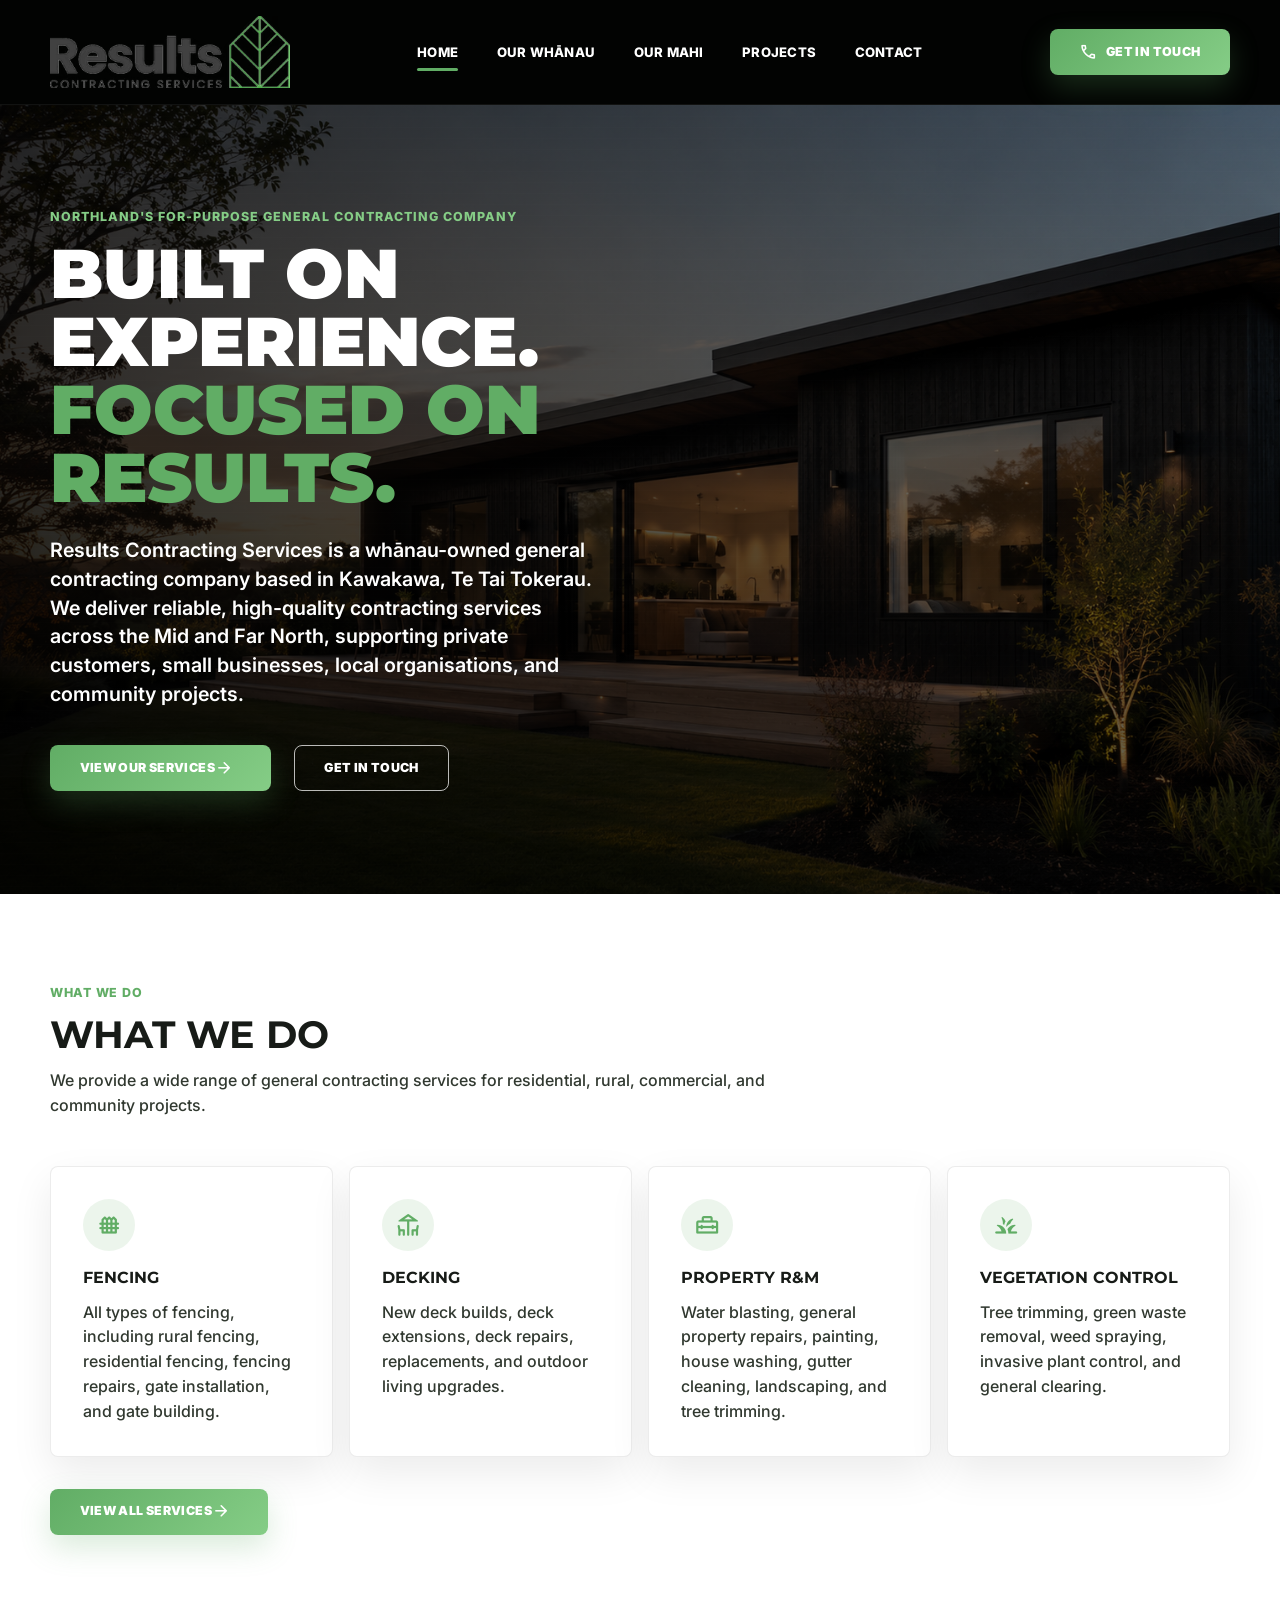
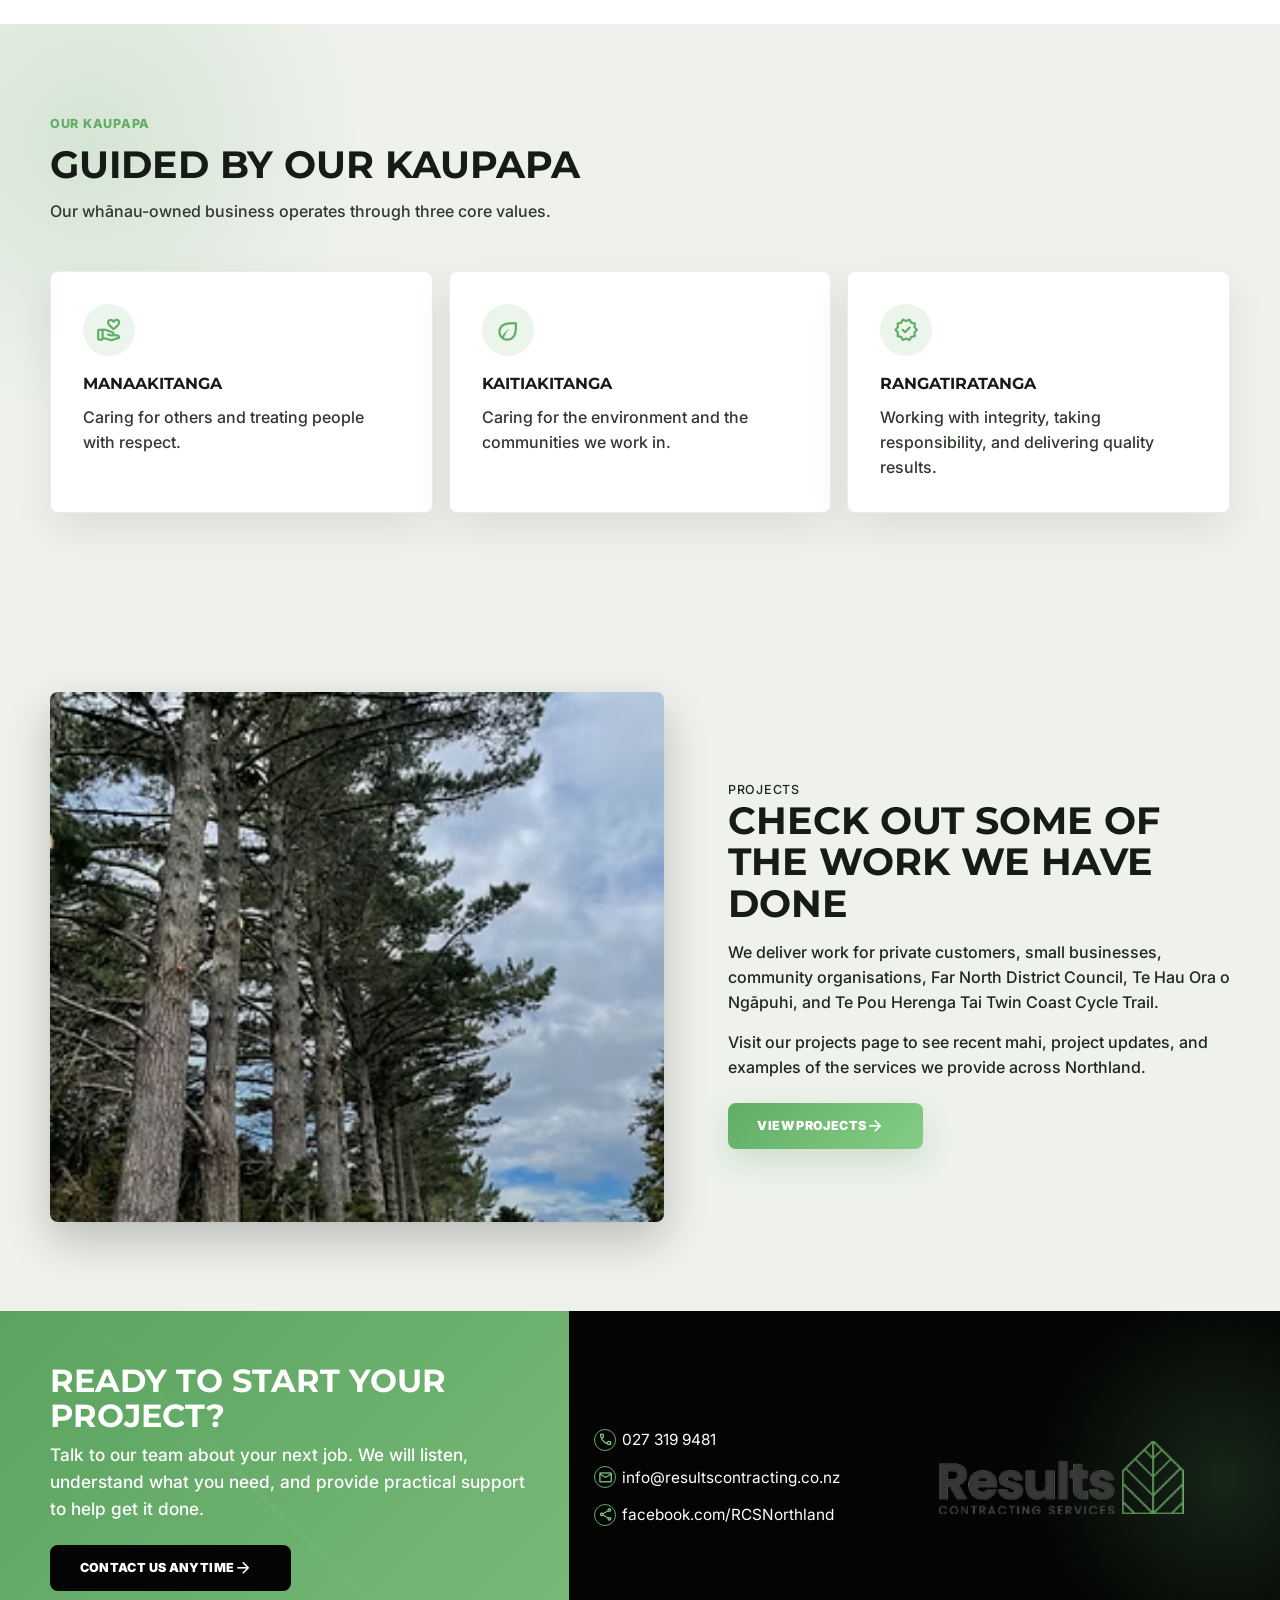
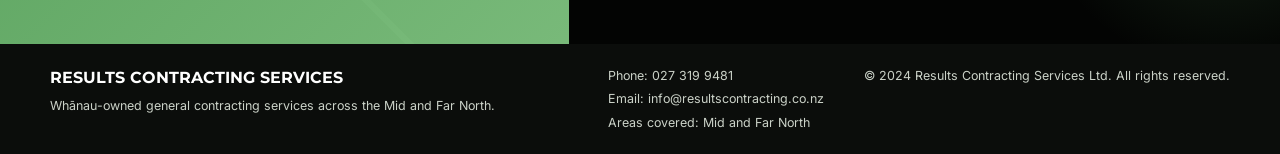
==== index.html @ 94d83e32 "Initial static website" ====
﻿<!doctype html>
<html lang="en">
  <head>
    <meta charset="utf-8" />
    <meta name="viewport" content="width=device-width, initial-scale=1" />
    <meta
      name="description"
      content="Results Contracting Services is a whÄnau-owned, for-purpose general contracting company based in Kawakawa, Te Tai Tokerau."
    />
    <title>Results Contracting Services | Northland Contracting</title>
    <link rel="preconnect" href="https://fonts.googleapis.com" />
    <link rel="preconnect" href="https://fonts.gstatic.com" crossorigin />
    <link
      href="https://fonts.googleapis.com/css2?family=Inter:wght@400;500;600;700;800&family=Montserrat:wght@700;800;900&display=swap"
      rel="stylesheet"
    />
    <link
      href="https://fonts.googleapis.com/css2?family=Material+Symbols+Rounded:opsz,wght,FILL,GRAD@20..48,400,0,0&display=swap"
      rel="stylesheet"
    />
    <link rel="stylesheet" href="assets/css/styles.css" />
  </head>
  <body>
    <header class="site-header" data-header>
      <div class="container site-header__inner">
        <a
          class="site-logo"
          href="index.html"
          aria-label="Results Contracting Services home"
        >
          <img
            src="assets/images/results-contracting-services-logo.avif"
            alt="Results Contracting Services"
            width="246"
            height="82"
          />
        </a>
        <button
          class="nav-toggle"
          type="button"
          aria-label="Open navigation menu"
          aria-expanded="false"
          aria-controls="site-nav"
          data-nav-toggle
        >
          <span></span><span></span><span></span>
        </button>
        <nav
          class="site-nav"
          id="site-nav"
          aria-label="Primary navigation"
          data-site-nav
        >
          <ul>
            <li><a class="is-active" href="index.html">Home</a></li>
            <li><a href="our-whanau.html">Our Whānau</a></li>
            <li><a href="our-mahi.html">Our Mahi</a></li>
            <li><a href="projects.html">Projects</a></li>
            <li><a href="contact.html">Contact</a></li>
          </ul>
        </nav>
        <a class="btn btn--primary site-header__cta" href="contact.html"
          ><span class="material-symbols-rounded" aria-hidden="true">call</span
          >Get In Touch</a
        >
      </div>
    </header>

    <main>
      <section class="hero" aria-labelledby="hero-title">
        <div class="hero__media" aria-hidden="true"></div>
        <div class="container hero__content">
          <p class="hero__kicker">
            Northland's for-purpose general contracting company
          </p>
          <h1 class="hero__title" id="hero-title">
            <span>Built on experience.</span><span>Focused on results.</span>
          </h1>
          <p class="hero__text">
            Results Contracting Services is a whānau-owned general contracting
            company based in Kawakawa, Te Tai Tokerau.
            <br />We deliver reliable, high-quality contracting services across
            the Mid and Far North, supporting private customers, small
            businesses, local organisations, and community projects.
          </p>
          <div class="hero__actions">
            <a class="btn btn--primary" href="our-mahi.html"
              >View Our Services
              <span class="material-symbols-rounded" aria-hidden="true"
                >arrow_forward</span
              ></a
            >
            <a class="btn btn--outline btn--on-dark" href="contact.html"
              >Get In Touch</a
            >
          </div>
        </div>
      </section>

      <section
        class="services-catalog"
        aria-labelledby="services-preview-title"
      >
        <div class="container">
          <div class="section-heading reveal">
            <p class="section-eyebrow">What We Do</p>
            <h2 id="services-preview-title">What we do</h2>
            <p>
              We provide a wide range of general contracting services for
              residential, rural, commercial, and community projects.
            </p>
          </div>
          <div class="catalog-grid catalog-grid--preview">
            <article class="catalog-card reveal">
              <span class="material-symbols-rounded" aria-hidden="true"
                >fence</span
              >
              <h3>Fencing</h3>
              <p>
                All types of fencing, including rural fencing, residential
                fencing, fencing repairs, gate installation, and gate building.
              </p>
            </article>
            <article class="catalog-card reveal">
              <span class="material-symbols-rounded" aria-hidden="true"
                >deck</span
              >
              <h3>Decking</h3>
              <p>
                New deck builds, deck extensions, deck repairs, replacements,
                and outdoor living upgrades.
              </p>
            </article>
            <article class="catalog-card reveal">
              <span class="material-symbols-rounded" aria-hidden="true"
                >home_repair_service</span
              >
              <h3>Property R&amp;M</h3>
              <p>
                Water blasting, general property repairs, painting, house
                washing, gutter cleaning, landscaping, and tree trimming.
              </p>
            </article>
            <article class="catalog-card reveal">
              <span class="material-symbols-rounded" aria-hidden="true"
                >grass</span
              >
              <h3>Vegetation Control</h3>
              <p>
                Tree trimming, green waste removal, weed spraying, invasive
                plant control, and general clearing.
              </p>
            </article>
          </div>
          <div class="section-action reveal">
            <a class="btn btn--primary" href="our-mahi.html"
              >View All Services
              <span class="material-symbols-rounded" aria-hidden="true"
                >arrow_forward</span
              ></a
            >
          </div>
        </div>
      </section>

      <section class="values-panel" aria-labelledby="values-preview-title">
        <div class="container">
          <div class="section-heading reveal">
            <p class="section-eyebrow">Our Kaupapa</p>
            <h2 id="values-preview-title">Guided by our kaupapa</h2>
            <p>Our whānau-owned business operates through three core values.</p>
          </div>
          <div class="info-card-grid">
            <article class="info-card reveal">
              <span class="material-symbols-rounded" aria-hidden="true"
                >volunteer_activism</span
              >
              <h3>Manaakitanga</h3>
              <p>Caring for others and treating people with respect.</p>
            </article>
            <article class="info-card reveal">
              <span class="material-symbols-rounded" aria-hidden="true"
                >eco</span
              >
              <h3>Kaitiakitanga</h3>
              <p>Caring for the environment and the communities we work in.</p>
            </article>
            <article class="info-card reveal">
              <span class="material-symbols-rounded" aria-hidden="true"
                >verified</span
              >
              <h3>Rangatiratanga</h3>
              <p>
                Working with integrity, taking responsibility, and delivering
                quality results.
              </p>
            </article>
          </div>
        </div>
      </section>

      <section class="feature-band" aria-labelledby="projects-preview-title">
        <div class="container feature-band__grid">
          <div
            class="feature-band__media feature-band__media--home reveal"
            aria-hidden="true"
          ></div>
          <div class="feature-band__content reveal">
            <p class="section-eyebrow">Projects</p>
            <h2 id="projects-preview-title">
              Check out some of the work we have done
            </h2>
            <p>
              We deliver work for private customers, small businesses, community
              organisations, Far North District Council, Te Hau Ora o Ngāpuhi,
              and Te Pou Herenga Tai Twin Coast Cycle Trail.
            </p>
            <p>
              Visit our projects page to see recent mahi, project updates, and
              examples of the services we provide across Northland.
            </p>
            <a class="btn btn--primary" href="projects.html"
              >View Projects
              <span class="material-symbols-rounded" aria-hidden="true"
                >arrow_forward</span
              ></a
            >
          </div>
        </div>
      </section>

      <section class="cta-band" aria-labelledby="home-cta-title">
        <div class="cta-band__panel cta-band__panel--green reveal">
          <div class="cta-band__content">
            <h2 id="home-cta-title">Ready to start your project?</h2>
            <p>
              Talk to our team about your next job. We will listen, understand
              what you need, and provide practical support to help get it done.
            </p>
            <a class="btn btn--dark" href="contact.html"
              >Contact Us Anytime
              <span class="material-symbols-rounded" aria-hidden="true"
                >arrow_forward</span
              ></a
            >
          </div>
        </div>
        <div class="cta-band__panel cta-band__panel--dark reveal">
          <div class="cta-band__contact">
            <ul class="contact-list">
              <li>
                <span class="material-symbols-rounded" aria-hidden="true"
                  >call</span
                ><a href="tel:0273199481">027 319 9481</a>
              </li>
              <li>
                <span class="material-symbols-rounded" aria-hidden="true"
                  >mail</span
                ><a href="mailto:info@resultscontracting.co.nz"
                  >info@resultscontracting.co.nz</a
                >
              </li>
              <li>
                <span class="material-symbols-rounded" aria-hidden="true"
                  >share</span
                ><a href="https://www.facebook.com/RCSNorthland"
                  >facebook.com/RCSNorthland</a
                >
              </li>
            </ul>
            <img
              class="cta-band__logo"
              src="assets/images/results-contracting-services-logo.avif"
              alt="Results Contracting Services"
              width="246"
              height="82"
            />
          </div>
        </div>
      </section>
    </main>

    <footer class="site-footer">
      <div class="container site-footer__inner site-footer__inner--rich">
        <div>
          <h2>Results Contracting Services</h2>
          <p>
            Whānau-owned general contracting services across the Mid and Far
            North.
          </p>
        </div>
        <ul>
          <li>Phone: <a href="tel:0273199481">027 319 9481</a></li>
          <li>
            Email:
            <a href="mailto:info@resultscontracting.co.nz"
              >info@resultscontracting.co.nz</a
            >
          </li>
          <li>Areas covered: Mid and Far North</li>
        </ul>
        <p>
          &copy; 2024 Results Contracting Services Ltd. All rights reserved.
        </p>
      </div>
    </footer>
    <script src="assets/js/main.js" defer></script>
  </body>
</html>
---- assets/css/styles.css ----
/* Root Variables */
:root {
  --color-black: #030403;
  --color-charcoal: #111411;
  --color-dark: #171b17;
  --color-grey: #5f665f;
  --color-light-grey: #eef1ec;
  --color-white: #ffffff;
  --color-green: #61ad65;
  --color-green-light: #85cd86;
  --color-border: rgba(255, 255, 255, 0.18);
  --color-muted: #cbd2c8;
  --font-heading: "Montserrat", Arial, sans-serif;
  --font-body: "Inter", Arial, sans-serif;
  --container-width: 1180px;
  --section-padding: clamp(4rem, 7vw, 6.5rem);
  --radius-sm: 4px;
  --radius-md: 8px;
  --radius-lg: 18px;
  --shadow-soft: 0 18px 45px rgba(0, 0, 0, 0.22);
  --transition: 180ms ease;
}

/* Reset */
*,
*::before,
*::after {
  box-sizing: border-box;
}

html {
  scroll-behavior: smooth;
}

body {
  margin: 0;
  overflow-x: hidden;
  background: var(--color-black);
  color: var(--color-dark);
  font-family: var(--font-body);
  font-size: 16px;
  line-height: 1.55;
}

img {
  display: block;
  max-width: 100%;
  height: auto;
}

a {
  color: inherit;
  text-decoration: none;
}

button,
input,
textarea,
select {
  font: inherit;
}

button {
  border: 0;
}

ul {
  margin: 0;
  padding: 0;
  list-style: none;
}

/* Base */
.container {
  width: min(100% - 2rem, var(--container-width));
  margin-inline: auto;
}

.section-eyebrow {
  margin: 0 0 0.7rem;
  color: var(--color-green);
  font-size: 0.78rem;
  font-weight: 800;
  letter-spacing: 0.06em;
  text-transform: uppercase;
}

:focus-visible {
  outline: 3px solid var(--color-green-light);
  outline-offset: 4px;
}

body.nav-open {
  overflow: hidden;
}

.material-symbols-rounded {
  font-family: "Material Symbols Rounded";
  font-variation-settings:
    "FILL" 0,
    "wght" 400,
    "GRAD" 0,
    "opsz" 24;
  font-weight: normal;
  font-style: normal;
  font-size: 1.35rem;
  line-height: 1;
  letter-spacing: 0;
  text-transform: none;
  display: inline-flex;
  align-items: center;
  justify-content: center;
  white-space: nowrap;
  direction: ltr;
  font-feature-settings: "liga";
  -webkit-font-feature-settings: "liga";
  -webkit-font-smoothing: antialiased;
}

/* Header */
.site-header {
  position: sticky;
  top: 0;
  z-index: 50;
  background: rgba(3, 4, 3, 0.98);
  border-bottom: 1px solid rgba(255, 255, 255, 0.06);
  transition:
    box-shadow var(--transition),
    background var(--transition);
}

.site-header.is-scrolled {
  background: rgba(3, 4, 3, 0.94);
  box-shadow: 0 12px 32px rgba(0, 0, 0, 0.32);
  backdrop-filter: blur(12px);
}

.site-header__inner {
  display: grid;
  grid-template-columns: minmax(170px, 240px) 1fr auto;
  align-items: center;
  min-height: 104px;
  gap: clamp(1.25rem, 3vw, 3rem);
}

.site-logo {
  width: min(240px, 42vw);
}

.site-logo img {
  width: 100%;
}

.site-nav {
  justify-self: center;
}

.site-nav ul {
  display: flex;
  align-items: center;
  gap: clamp(1.4rem, 3vw, 2.7rem);
}

.site-nav a {
  position: relative;
  display: inline-flex;
  padding: 0.55rem 0;
  color: var(--color-white);
  font-size: 0.82rem;
  font-weight: 800;
  letter-spacing: 0.02em;
  text-transform: uppercase;
}

.site-nav a::after {
  position: absolute;
  right: 0;
  bottom: 0;
  left: 0;
  height: 3px;
  background: var(--color-green);
  border-radius: 999px;
  transform: scaleX(0);
  transform-origin: left;
  transition: transform var(--transition);
  content: "";
}

.site-nav a:hover::after,
.site-nav a:focus-visible::after,
.site-nav a.is-active::after {
  transform: scaleX(1);
}

.nav-toggle {
  display: none;
  width: 44px;
  height: 44px;
  place-items: center;
  background: transparent;
  cursor: pointer;
}

.nav-toggle span {
  display: block;
  width: 25px;
  height: 2px;
  margin: 4px auto;
  background: var(--color-white);
  transition:
    transform var(--transition),
    opacity var(--transition);
}

.nav-toggle.is-active span:nth-child(1) {
  transform: translateY(6px) rotate(45deg);
}

.nav-toggle.is-active span:nth-child(2) {
  opacity: 0;
}

.nav-toggle.is-active span:nth-child(3) {
  transform: translateY(-6px) rotate(-45deg);
}

/* Buttons */
.btn {
  display: inline-flex;
  align-items: center;
  justify-content: center;
  min-height: 46px;
  padding: 0.85rem 1.85rem;
  border-radius: var(--radius-md);
  font-size: 0.78rem;
  font-weight: 900;
  letter-spacing: 0.03em;
  line-height: 1;
  text-transform: uppercase;
  transition:
    transform var(--transition),
    border-color var(--transition),
    background var(--transition),
    color var(--transition);
}

.btn:hover {
  transform: translateY(-2px);
}

.btn .material-symbols-rounded {
  margin-left: 0.65rem;
  font-size: 1.15rem;
  line-height: 1;
}

.btn .material-symbols-rounded:first-child {
  margin-right: 0.55rem;
  margin-left: 0;
}

.btn--primary {
  background: linear-gradient(
    135deg,
    var(--color-green),
    var(--color-green-light)
  );
  color: var(--color-white);
  box-shadow: 0 12px 30px rgba(97, 173, 101, 0.24);
}

.btn--outline {
  border: 1px solid var(--color-green);
  color: var(--color-green);
  background: transparent;
}

.btn--outline:hover {
  background: var(--color-green);
  color: var(--color-white);
}

.btn--on-dark {
  border-color: rgba(255, 255, 255, 0.72);
  color: var(--color-white);
}

.btn--dark {
  background: var(--color-black);
  color: var(--color-white);
}

/* Hero */
.hero {
  position: relative;
  isolation: isolate;
  min-height: clamp(570px, 68vh, 720px);
  display: grid;
  align-items: center;
  overflow: hidden;
  color: var(--color-white);
  background: var(--color-black);
}

.hero__media {
  position: absolute;
  inset: 0;
  z-index: -2;
  background:
    linear-gradient(
      90deg,
      rgba(0, 0, 0, 0.76) 0%,
      rgba(0, 0, 0, 0.54) 43%,
      rgba(0, 0, 0, 0.24) 100%
    ),
    linear-gradient(180deg, rgba(0, 0, 0, 0.22), rgba(0, 0, 0, 0.48)),
    url("../images/hero-image.png") center / cover,
    linear-gradient(135deg, #20241f, #564636 48%, #1f2d1f);
}

.hero__media::after {
  position: absolute;
  inset: 0;
  background-image: linear-gradient(
    rgba(255, 255, 255, 0.04) 1px,
    transparent 1px
  );
  background-size: 100% 11px;
  mix-blend-mode: overlay;
  opacity: 0.2;
  content: "";
}

.hero__content {
  padding-block: clamp(4.5rem, 8vw, 8rem);
}

.hero__kicker {
  max-width: 45rem;
  margin: 0 0 0.85rem;
  color: var(--color-green-light);
  font-size: 0.78rem;
  font-weight: 800;
  letter-spacing: 0.08em;
  text-transform: uppercase;
  animation: heroIn 650ms ease both;
}

.hero__title {
  max-width: 740px;
  margin: 0;
  font-family: var(--font-heading);
  font-size: clamp(2.55rem, 5.4vw, 5.15rem);
  font-weight: 900;
  line-height: 0.98;
  letter-spacing: 0;
  text-transform: uppercase;
  animation: heroIn 700ms ease 90ms both;
}

.hero__title span {
  display: block;
}

.hero__title span:last-child {
  color: var(--color-green);
}

.hero__text {
  max-width: 560px;
  margin: 1.55rem 0 0;
  color: var(--color-white);
  font-size: clamp(1.08rem, 1.55vw, 1.38rem);
  font-weight: 600;
  line-height: 1.45;
  animation: heroIn 700ms ease 170ms both;
}

.hero__actions {
  display: flex;
  flex-wrap: wrap;
  gap: 1rem 1.4rem;
  margin-top: 2.3rem;
  animation: heroIn 700ms ease 260ms both;
}

/* Services */
.services-intro {
  background: var(--color-white);
  padding-block: var(--section-padding);
}

.services-intro__grid {
  display: grid;
  grid-template-columns: minmax(0, 1.55fr) minmax(320px, 0.95fr);
  align-items: center;
  gap: clamp(3rem, 5vw, 5rem);
}

.service-card-grid {
  display: grid;
  grid-template-columns: repeat(3, minmax(0, 1fr));
  gap: 1rem;
}

.service-card {
  position: relative;
  min-height: 370px;
  display: flex;
  align-items: flex-end;
  overflow: hidden;
  border-radius: var(--radius-sm);
  box-shadow: var(--shadow-soft);
  background:
    linear-gradient(180deg, rgba(0, 0, 0, 0.02), rgba(0, 0, 0, 0.88)),
    var(--card-image, linear-gradient(135deg, #273227, #1a1e19));
  background-position: center;
  background-size: cover;
  color: var(--color-white);
  transition:
    transform var(--transition),
    box-shadow var(--transition);
}

.service-card::before {
  position: absolute;
  inset: 0;
  z-index: 0;
  background: inherit;
  transition: transform 350ms ease;
  content: "";
}

.service-card::after {
  position: absolute;
  inset: 0;
  z-index: 1;
  background: linear-gradient(180deg, rgba(0, 0, 0, 0.08), rgba(0, 0, 0, 0.9));
  content: "";
}

.service-card:hover {
  transform: translateY(-8px);
  box-shadow: 0 26px 60px rgba(0, 0, 0, 0.28);
}

.service-card:hover::before {
  transform: scale(1.05);
}

.service-card--fencing {
  --card-image: url("../images/fencing.png");
}

.service-card--renovations {
  --card-image: url("../images/renovations.png");
}

.service-card--decking {
  --card-image: url("../images/decks-and-outdoor.png");
}

.service-card--new-builds {
  --card-image: url("../images/results-contracting-services-images (2).png");
}

.service-card__badge,
.service-card__content {
  position: relative;
  z-index: 2;
}

.service-card__badge {
  position: absolute;
  left: 1.15rem;
  bottom: 7rem;
  width: 54px;
  height: 54px;
  display: grid;
  place-items: center;
  border: 2px solid rgba(255, 255, 255, 0.28);
  border-radius: 50%;
  background: var(--color-green);
  color: var(--color-white);
  font-size: 1.85rem;
}

.service-card__content {
  padding: 1.25rem;
}

.service-card h2 {
  margin: 0 0 0.35rem;
  font-family: var(--font-heading);
  font-size: 1rem;
  line-height: 1.1;
  text-transform: uppercase;
}

.service-card p {
  margin: 0;
  max-width: 13rem;
  color: rgba(255, 255, 255, 0.9);
  font-size: 0.88rem;
  font-weight: 600;
  line-height: 1.36;
}

.services-intro__content h2,
.service-list h2,
.cta-band h2 {
  margin: 0;
  font-family: var(--font-heading);
  font-size: clamp(1.9rem, 3vw, 2.8rem);
  line-height: 1.08;
  text-transform: uppercase;
}

.services-intro__content p:not(.section-eyebrow) {
  max-width: 580px;
  margin: 1rem 0 0;
  color: #202620;
  font-weight: 500;
}

.services-intro__content .btn {
  margin-top: 1.35rem;
}

.service-list {
  padding-block: 3.5rem;
  background: var(--color-light-grey);
}

.service-list__inner {
  display: grid;
  grid-template-columns: minmax(240px, 0.75fr) 1fr;
  gap: clamp(2rem, 4vw, 4rem);
  align-items: center;
}

.service-list h2 {
  max-width: 520px;
  color: var(--color-charcoal);
  font-size: clamp(1.6rem, 2.4vw, 2.25rem);
}

.service-pills {
  display: flex;
  flex-wrap: wrap;
  gap: 0.75rem;
}

.service-pills li {
  padding: 0.75rem 1rem;
  border: 1px solid rgba(97, 173, 101, 0.32);
  border-radius: 999px;
  background: var(--color-white);
  color: var(--color-dark);
  font-size: 0.86rem;
  font-weight: 800;
}

/* Values */
.values-strip {
  position: relative;
  overflow: hidden;
  padding-block: 2.1rem;
  background:
    radial-gradient(
      circle at 4% 88%,
      rgba(97, 173, 101, 0.18),
      transparent 19rem
    ),
    linear-gradient(135deg, #090b09, #151815);
  color: var(--color-white);
}

.values-strip::before {
  position: absolute;
  left: -3rem;
  bottom: -7rem;
  width: 250px;
  height: 250px;
  border: 4px solid rgba(97, 173, 101, 0.22);
  transform: rotate(45deg);
  content: "";
}

.values-strip__grid {
  position: relative;
  display: grid;
  grid-template-columns: repeat(4, 1fr);
}

.value-item {
  display: grid;
  grid-template-columns: auto 1fr;
  gap: 1rem;
  align-items: center;
  min-height: 110px;
  padding: 1.1rem 1.4rem;
}

.value-item + .value-item {
  border-left: 1px solid rgba(255, 255, 255, 0.25);
}

.value-item__icon {
  width: 58px;
  height: 58px;
  display: grid;
  place-items: center;
  border: 2px solid var(--color-green);
  border-radius: 50%;
  color: var(--color-green-light);
  font-size: 1.55rem;
  font-weight: 900;
}

.value-item h2 {
  margin: 0;
  font-family: var(--font-heading);
  font-size: 0.9rem;
  line-height: 1.2;
  text-transform: uppercase;
}

.value-item p {
  margin: 0.25rem 0 0;
  color: var(--color-muted);
  font-size: 0.88rem;
  line-height: 1.35;
}

/* CTA */
.cta-band {
  display: grid;
  grid-template-columns: 1fr 1.25fr;
  background: var(--color-black);
}

.cta-band__panel {
  min-height: 190px;
  display: flex;
  align-items: center;
  padding-block: clamp(2rem, 5vw, 3.3rem);
  padding-inline: clamp(1.5rem, 4vw, 4rem);
}

.cta-band__panel--green {
  justify-content: flex-end;
  padding-left: max(1rem, calc((100vw - var(--container-width)) / 2));
  padding-right: clamp(1rem, 2vw, 2rem);
  background:
    linear-gradient(135deg, rgba(97, 173, 101, 0.94), rgba(133, 205, 134, 0.9)),
    linear-gradient(
      45deg,
      transparent 45%,
      rgba(255, 255, 255, 0.14) 45%,
      rgba(255, 255, 255, 0.14) 46%,
      transparent 46%
    );
  color: var(--color-white);
}

.cta-band__panel--dark {
  padding-right: max(1rem, calc((100vw - var(--container-width)) / 2));
  padding-left: clamp(1rem, 2vw, 2rem);
  background:
    radial-gradient(
      circle at 92% 50%,
      rgba(97, 173, 101, 0.2),
      transparent 12rem
    ),
    var(--color-black);
  color: var(--color-white);
}

.cta-band__content,
.cta-band__contact {
  width: min(100%, calc(var(--container-width) / 2));
}

.cta-band__content {
  padding-right: 0;
}

.cta-band h2 {
  font-size: clamp(1.55rem, 2.5vw, 2rem);
}

.cta-band p {
  margin: 0.55rem 0 1.4rem;
  font-size: 1.08rem;
  font-weight: 500;
}

.cta-band__contact {
  display: grid;
  grid-template-columns: 1fr minmax(160px, 260px);
  gap: clamp(1.5rem, 4vw, 3rem);
  align-items: center;
  padding-left: 0;
}

.contact-list {
  display: grid;
  gap: 0.85rem;
}

.contact-list li {
  display: grid;
  grid-template-columns: 28px 1fr;
  align-items: center;
  color: var(--color-white);
  min-width: 0;
}

.contact-list span {
  width: 22px;
  height: 22px;
  display: grid;
  place-items: center;
  border: 1px solid var(--color-green);
  border-radius: 50%;
  color: var(--color-green-light);
  font-size: 0.95rem;
  font-weight: 900;
}

.contact-list a {
  color: var(--color-white);
  font-size: 0.96rem;
  overflow-wrap: anywhere;
}

.contact-list a:hover {
  color: var(--color-green-light);
}

.cta-band__logo {
  justify-self: end;
  width: min(245px, 100%);
  opacity: 0.86;
}

/* Footer */
.site-footer {
  background: #0b0d0b;
  color: var(--color-muted);
  font-size: 0.78rem;
}

.site-footer__inner {
  min-height: 58px;
  display: flex;
  align-items: center;
  justify-content: space-between;
  gap: 1rem;
}

.site-footer p {
  margin: 0;
}

.site-footer a:hover {
  color: var(--color-green-light);
}

/* Internal Pages */
.page-hero {
  position: relative;
  isolation: isolate;
  min-height: clamp(390px, 47vh, 560px);
  display: grid;
  align-items: center;
  overflow: hidden;
  color: var(--color-white);
  background: var(--color-black);
}

.page-hero::before {
  position: absolute;
  inset: 0;
  z-index: -2;
  background:
    linear-gradient(90deg, rgba(0, 0, 0, 0.82), rgba(0, 0, 0, 0.5)),
    var(--page-hero-image), linear-gradient(135deg, #151b15, #384334);
  background-position: center;
  background-size: cover;
  content: "";
}

.page-hero::after {
  position: absolute;
  inset: 0;
  z-index: -1;
  background:
    radial-gradient(
      circle at 8% 80%,
      rgba(97, 173, 101, 0.28),
      transparent 18rem
    ),
    linear-gradient(180deg, rgba(0, 0, 0, 0.08), rgba(0, 0, 0, 0.58));
  content: "";
}

.page-hero--whanau {
  --page-hero-image: url("../images/results-contracting-services-images (3).png");
}

.page-hero--mahi {
  --page-hero-image: url("../images/hero-image.png");
}

.page-hero--projects {
  --page-hero-image: url("../images/deck skudders.avif");
}

.page-hero--contact {
  --page-hero-image: url("../images/gate photo 1.avif");
}

.page-hero__content {
  padding-block: clamp(4rem, 8vw, 7rem);
}

.page-hero h1 {
  max-width: 850px;
  margin: 0;
  font-family: var(--font-heading);
  font-size: clamp(2.4rem, 5vw, 4.55rem);
  line-height: 1.02;
  text-transform: uppercase;
}

.page-hero p:not(.section-eyebrow) {
  max-width: 680px;
  margin: 1.2rem 0 0;
  color: var(--color-muted);
  font-size: clamp(1.05rem, 1.5vw, 1.28rem);
  font-weight: 600;
}

.section-heading {
  max-width: 760px;
  margin-bottom: clamp(2rem, 4vw, 3rem);
}

.section-heading p:not(.section-eyebrow) {
  margin: 0.8rem 0 0;
  color: #30382f;
  font-weight: 500;
}

.section-heading h2,
.content-split__content h2,
.feature-band__content h2,
.process-section__intro h2,
.contact-panel h2 {
  margin: 0;
  font-family: var(--font-heading);
  font-size: clamp(1.9rem, 3vw, 2.8rem);
  line-height: 1.08;
  text-transform: uppercase;
}

.content-section,
.content-split,
.feature-band,
.services-catalog,
.services-section,
.projects-section,
.contact-section {
  padding-block: var(--section-padding);
  background: var(--color-white);
}

.content-section--light {
  background: var(--color-light-grey);
}

.narrow-content {
  max-width: 860px;
}

.narrow-content h2 {
  margin: 0;
  font-family: var(--font-heading);
  font-size: clamp(1.9rem, 3vw, 2.8rem);
  line-height: 1.08;
  text-transform: uppercase;
}

.narrow-content p:not(.section-eyebrow) {
  margin: 1rem 0 0;
  color: #202620;
  font-weight: 500;
}

.content-split__grid,
.feature-band__grid,
.contact-section__grid {
  display: grid;
  grid-template-columns: minmax(0, 0.92fr) minmax(0, 1.08fr);
  align-items: center;
  gap: clamp(2.5rem, 5vw, 5rem);
}

.content-split__content p:not(.section-eyebrow),
.feature-band__content p,
.contact-panel p {
  margin: 1rem 0 0;
  color: #202620;
  font-weight: 500;
}

.content-split__media,
.feature-band__media {
  min-height: clamp(330px, 43vw, 530px);
  border-radius: var(--radius-md);
  box-shadow: var(--shadow-soft);
  background:
    linear-gradient(180deg, rgba(0, 0, 0, 0.02), rgba(0, 0, 0, 0.18)),
    var(--media-image), linear-gradient(135deg, #20261f, #53614f);
  background-position: center;
  background-size: cover;
}

.content-split__media--whanau {
  --media-image: url("../images/results-contracting-services-images (6).png");
}

.feature-band {
  background: var(--color-light-grey);
}

.feature-band__grid {
  grid-template-columns: minmax(0, 1.1fr) minmax(0, 0.9fr);
}

.feature-band__media--home {
  --media-image: url("../images/photo 29-03-21, 12 53 50.avif");
}

.feature-band__content .btn {
  margin-top: 1.45rem;
}

.values-panel,
.process-section {
  padding-block: var(--section-padding);
  background:
    radial-gradient(
      circle at 7% 20%,
      rgba(97, 173, 101, 0.18),
      transparent 17rem
    ),
    var(--color-light-grey);
}

.info-card-grid,
.catalog-grid,
.project-grid {
  display: grid;
  grid-template-columns: repeat(3, minmax(0, 1fr));
  gap: 1rem;
}

.info-card,
.catalog-card,
.contact-panel,
.contact-form {
  border: 1px solid rgba(17, 20, 17, 0.08);
  border-radius: var(--radius-md);
  background: var(--color-white);
  box-shadow: 0 16px 42px rgba(0, 0, 0, 0.08);
}

.info-card,
.catalog-card {
  padding: clamp(1.35rem, 3vw, 2rem);
}

.info-card .material-symbols-rounded,
.catalog-card .material-symbols-rounded {
  width: 52px;
  height: 52px;
  margin-bottom: 1.1rem;
  display: grid;
  place-items: center;
  border-radius: 50%;
  background: rgba(97, 173, 101, 0.12);
  color: var(--color-green);
  font-size: 1.65rem;
}

.info-card h3,
.catalog-card h3,
.project-card h3 {
  margin: 0;
  font-family: var(--font-heading);
  font-size: 1rem;
  line-height: 1.2;
  text-transform: uppercase;
}

.info-card p,
.catalog-card p {
  margin: 0.75rem 0 0;
  color: #30382f;
  font-weight: 500;
}

.catalog-grid {
  grid-template-columns: repeat(4, minmax(0, 1fr));
}

.catalog-card {
  min-height: 235px;
}

.catalog-grid--preview {
  grid-template-columns: repeat(4, minmax(0, 1fr));
}

.catalog-card ul {
  display: grid;
  gap: 0.4rem;
  margin-top: 1rem;
  padding-left: 1rem;
  color: #30382f;
  font-weight: 600;
  list-style: disc;
}

.section-action {
  margin-top: 2rem;
}

.process-section {
  background: var(--color-charcoal);
  color: var(--color-white);
}

.process-section__grid {
  display: grid;
  grid-template-columns: minmax(260px, 0.8fr) minmax(0, 1.2fr);
  gap: clamp(2rem, 4vw, 4rem);
}

.process-section__intro h2 {
  color: var(--color-white);
}

.process-list {
  display: grid;
  gap: 1rem;
  counter-reset: process;
}

.process-list li {
  display: grid;
  grid-template-columns: 74px 1fr;
  gap: 0.25rem 1rem;
  padding: 1.35rem;
  border: 1px solid rgba(255, 255, 255, 0.14);
  border-radius: var(--radius-md);
  background: rgba(255, 255, 255, 0.04);
}

.process-list span {
  grid-row: span 2;
  color: var(--color-green-light);
  font-family: var(--font-heading);
  font-size: 1.45rem;
  font-weight: 900;
}

.process-list strong {
  font-family: var(--font-heading);
  text-transform: uppercase;
}

.process-list p {
  margin: 0.15rem 0 0;
  color: var(--color-muted);
}

.project-grid {
  grid-template-columns: repeat(2, minmax(0, 1fr));
}

.project-card {
  overflow: hidden;
  border-radius: var(--radius-md);
  background: var(--color-black);
  color: var(--color-white);
  box-shadow: var(--shadow-soft);
}

.project-card__image {
  min-height: 320px;
  background:
    linear-gradient(180deg, transparent, rgba(0, 0, 0, 0.22)),
    var(--project-image), linear-gradient(135deg, #273227, #1a1e19);
  background-position: center;
  background-size: cover;
  transition: transform 350ms ease;
}

.project-card:hover .project-card__image {
  transform: scale(1.035);
}

.project-card--fence {
  --project-image: url("../images/Photo fence.avif");
}

.project-card--deck {
  --project-image: url("../images/deck skudders.avif");
}

.project-card--gate {
  --project-image: url("../images/gate photo 1.avif");
}

.project-card--site {
  --project-image: url("../images/photo 16-06-21, 14 58 26_heic.avif");
}

.project-card__content {
  padding: 1.35rem;
}

.project-card__content p {
  margin: 0 0 0.45rem;
  color: var(--color-green-light);
  font-size: 0.78rem;
  font-weight: 900;
  letter-spacing: 0.06em;
  text-transform: uppercase;
}

.project-card__content span {
  display: block;
  margin-top: 0.55rem;
  color: var(--color-muted);
  font-size: 0.9rem;
}

.proof-strip {
  padding-block: 2rem;
  background: var(--color-light-grey);
}

.proof-strip__grid {
  display: grid;
  grid-template-columns: repeat(4, minmax(0, 1fr));
  align-items: center;
  gap: 1rem;
}

.proof-strip img {
  max-height: 74px;
  margin-inline: auto;
  object-fit: contain;
  filter: grayscale(0.1);
}

.embed-section {
  padding-block: var(--section-padding);
  background: var(--color-white);
}

.embed-section--dark {
  background: var(--color-charcoal);
  color: var(--color-white);
}

.embed-section--dark .section-heading p:not(.section-eyebrow) {
  color: var(--color-muted);
}

.embed-section__grid {
  display: grid;
  grid-template-columns: minmax(260px, 0.75fr) minmax(0, 1.25fr);
  gap: clamp(2rem, 5vw, 5rem);
  align-items: center;
}

.social-embed {
  min-height: 360px;
  display: grid;
  place-items: center;
  border: 1px dashed rgba(97, 173, 101, 0.55);
  border-radius: var(--radius-md);
  background:
    linear-gradient(
      135deg,
      rgba(97, 173, 101, 0.08),
      rgba(255, 255, 255, 0.04)
    ),
    rgba(255, 255, 255, 0.72);
  color: var(--color-grey);
  font-weight: 800;
  text-align: center;
}

.embed-section--dark .social-embed {
  background: rgba(255, 255, 255, 0.05);
  color: var(--color-muted);
}

.contact-section {
  background: var(--color-light-grey);
}

.contact-section--form {
  background: var(--color-white);
}

.contact-section__grid {
  align-items: start;
}

.contact-panel,
.contact-form {
  padding: clamp(1.5rem, 4vw, 2.4rem);
}

.contact-detail-list {
  display: grid;
  gap: 1rem;
  margin-top: 1.7rem;
}

.contact-detail-list li {
  display: grid;
  grid-template-columns: 46px 1fr;
  gap: 0.85rem;
  align-items: center;
}

.contact-detail-list .material-symbols-rounded {
  width: 46px;
  height: 46px;
  display: grid;
  place-items: center;
  border-radius: 50%;
  background: var(--color-green);
  color: var(--color-white);
}

.contact-detail-list strong {
  display: block;
  color: var(--color-charcoal);
  font-family: var(--font-heading);
  font-size: 0.78rem;
  text-transform: uppercase;
}

.contact-detail-list a,
.contact-detail-list span:not(.material-symbols-rounded) {
  color: #202620;
  font-weight: 700;
}

.contact-form {
  display: grid;
  gap: 1rem;
}

.contact-form label {
  display: grid;
  gap: 0.42rem;
  color: var(--color-charcoal);
  font-size: 0.82rem;
  font-weight: 900;
  letter-spacing: 0.03em;
  text-transform: uppercase;
}

.contact-form input,
.contact-form select,
.contact-form textarea {
  width: 100%;
  border: 1px solid rgba(17, 20, 17, 0.16);
  border-radius: var(--radius-sm);
  background: #fbfcfa;
  color: var(--color-charcoal);
  padding: 0.9rem 1rem;
  font-size: 1rem;
  font-weight: 500;
  text-transform: none;
}

.contact-form textarea {
  resize: vertical;
}

.form-status {
  min-height: 1.4em;
  margin: 0;
  color: var(--color-green);
  font-weight: 800;
}

.contact-card-grid {
  grid-template-columns: repeat(4, minmax(0, 1fr));
}

.contact-card-grid a {
  color: var(--color-charcoal);
}

.site-footer__inner--rich {
  min-height: auto;
  display: grid;
  grid-template-columns: minmax(240px, 1fr) minmax(240px, auto) auto;
  align-items: start;
  padding-block: 1.4rem;
}

.site-footer h2 {
  margin: 0 0 0.35rem;
  color: var(--color-white);
  font-family: var(--font-heading);
  font-size: 1rem;
  text-transform: uppercase;
}

.site-footer ul {
  display: grid;
  gap: 0.25rem;
}

/* Animations */
.reveal {
  opacity: 0;
  transform: translateY(22px);
  transition:
    opacity 650ms ease,
    transform 650ms ease;
}

.reveal.is-visible {
  opacity: 1;
  transform: translateY(0);
}

@keyframes heroIn {
  from {
    opacity: 0;
    transform: translateY(18px);
  }

  to {
    opacity: 1;
    transform: translateY(0);
  }
}

@media (prefers-reduced-motion: reduce) {
  * {
    animation: none !important;
    scroll-behavior: auto !important;
    transition: none !important;
  }

  .reveal {
    opacity: 1;
    transform: none;
  }
}

/* Responsive */
@media (max-width: 1150px) {
  .site-header__inner {
    grid-template-columns: minmax(160px, 220px) auto auto;
  }

  .site-nav ul {
    gap: 1.3rem;
  }

  .site-header__cta {
    padding-inline: 1.15rem;
  }

  .services-intro__grid,
  .service-list__inner {
    grid-template-columns: 1fr;
  }

  .services-intro__content {
    max-width: 720px;
  }

  .values-strip__grid {
    grid-template-columns: repeat(2, 1fr);
  }

  .value-item:nth-child(3) {
    border-left: 0;
  }

  .value-item:nth-child(n + 3) {
    border-top: 1px solid rgba(255, 255, 255, 0.25);
  }

  .catalog-grid {
    grid-template-columns: repeat(2, minmax(0, 1fr));
  }

  .catalog-grid--preview,
  .contact-card-grid {
    grid-template-columns: repeat(2, minmax(0, 1fr));
  }

  .content-split__grid,
  .feature-band__grid,
  .contact-section__grid,
  .embed-section__grid,
  .process-section__grid {
    grid-template-columns: 1fr;
  }

  .feature-band__media {
    order: -1;
  }
}

@media (max-width: 1080px) {
  .site-header__inner {
    min-height: 82px;
    display: flex;
    justify-content: space-between;
  }

  .site-logo {
    width: 188px;
  }

  .nav-toggle {
    position: relative;
    z-index: 70;
    display: block;
    order: 3;
  }

  .site-header__cta {
    display: none;
  }

  .site-nav {
    position: fixed;
    width: 100vw;
    top: 82px;
    right: 0;
    left: 0;
    z-index: 60;
    max-height: calc(100vh - 82px);
    overflow-y: auto;
    padding: 1.2rem 1rem 1.6rem;
    background: rgba(3, 4, 3, 0.98);
    border-top: 1px solid rgba(255, 255, 255, 0.09);
    box-shadow: 0 22px 36px rgba(0, 0, 0, 0.42);
    transform: translateY(-115%);
    transition: transform var(--transition);
  }

  .site-nav.is-open {
    transform: translateY(0);
  }

  .site-nav ul {
    width: min(100%, 520px);
    margin-inline: auto;
    display: grid;
    gap: 0.25rem;
  }

  .site-nav a {
    width: 100%;
    padding: 0.95rem 0.2rem;
  }

  .hero {
    min-height: 620px;
  }

  .hero__media {
    background-position: 58% center;
  }

  .service-card-grid {
    grid-template-columns: 1fr;
  }

  .service-card {
    min-height: 250px;
  }

  .cta-band {
    grid-template-columns: 1fr;
  }

  .cta-band__panel {
    justify-content: center;
    padding-inline: 1rem;
  }

  .cta-band__content,
  .cta-band__contact {
    width: min(100% - 0rem, var(--container-width));
    padding-inline: 0;
  }

  .cta-band__contact {
    grid-template-columns: 1fr;
  }

  .cta-band__logo {
    justify-self: start;
    width: 220px;
  }

  .info-card-grid,
  .project-grid,
  .proof-strip__grid {
    grid-template-columns: repeat(2, minmax(0, 1fr));
  }

  .page-hero {
    min-height: 430px;
  }

  .project-card__image {
    min-height: 260px;
  }

  .site-footer__inner--rich {
    grid-template-columns: 1fr;
  }
}

@media (max-width: 560px) {
  .container {
    width: min(100% - 1.35rem, var(--container-width));
  }

  .site-logo {
    width: 165px;
  }

  .hero {
    min-height: 590px;
  }

  .hero__title {
    font-size: clamp(2.1rem, 12vw, 3.1rem);
  }

  .hero__text br {
    display: none;
  }

  .hero__actions,
  .hero__actions .btn {
    width: 100%;
  }

  .values-strip__grid {
    grid-template-columns: 1fr;
  }

  .value-item,
  .value-item + .value-item,
  .value-item:nth-child(n + 3) {
    border-left: 0;
    border-top: 1px solid rgba(255, 255, 255, 0.2);
  }

  .value-item:first-child {
    border-top: 0;
  }

  .site-footer__inner {
    min-height: auto;
    padding-block: 1rem;
    display: grid;
  }

  .catalog-grid,
  .catalog-grid--preview,
  .contact-card-grid,
  .info-card-grid,
  .project-grid,
  .proof-strip__grid {
    grid-template-columns: 1fr;
  }

  .social-embed {
    min-height: 260px;
  }

  .page-hero h1 {
    font-size: clamp(2rem, 11vw, 3rem);
  }

  .content-split__media,
  .feature-band__media {
    min-height: 280px;
  }

  .process-list li {
    grid-template-columns: 1fr;
  }

  .contact-detail-list li {
    grid-template-columns: 40px 1fr;
  }

  .contact-detail-list .material-symbols-rounded {
    width: 40px;
    height: 40px;
  }
}
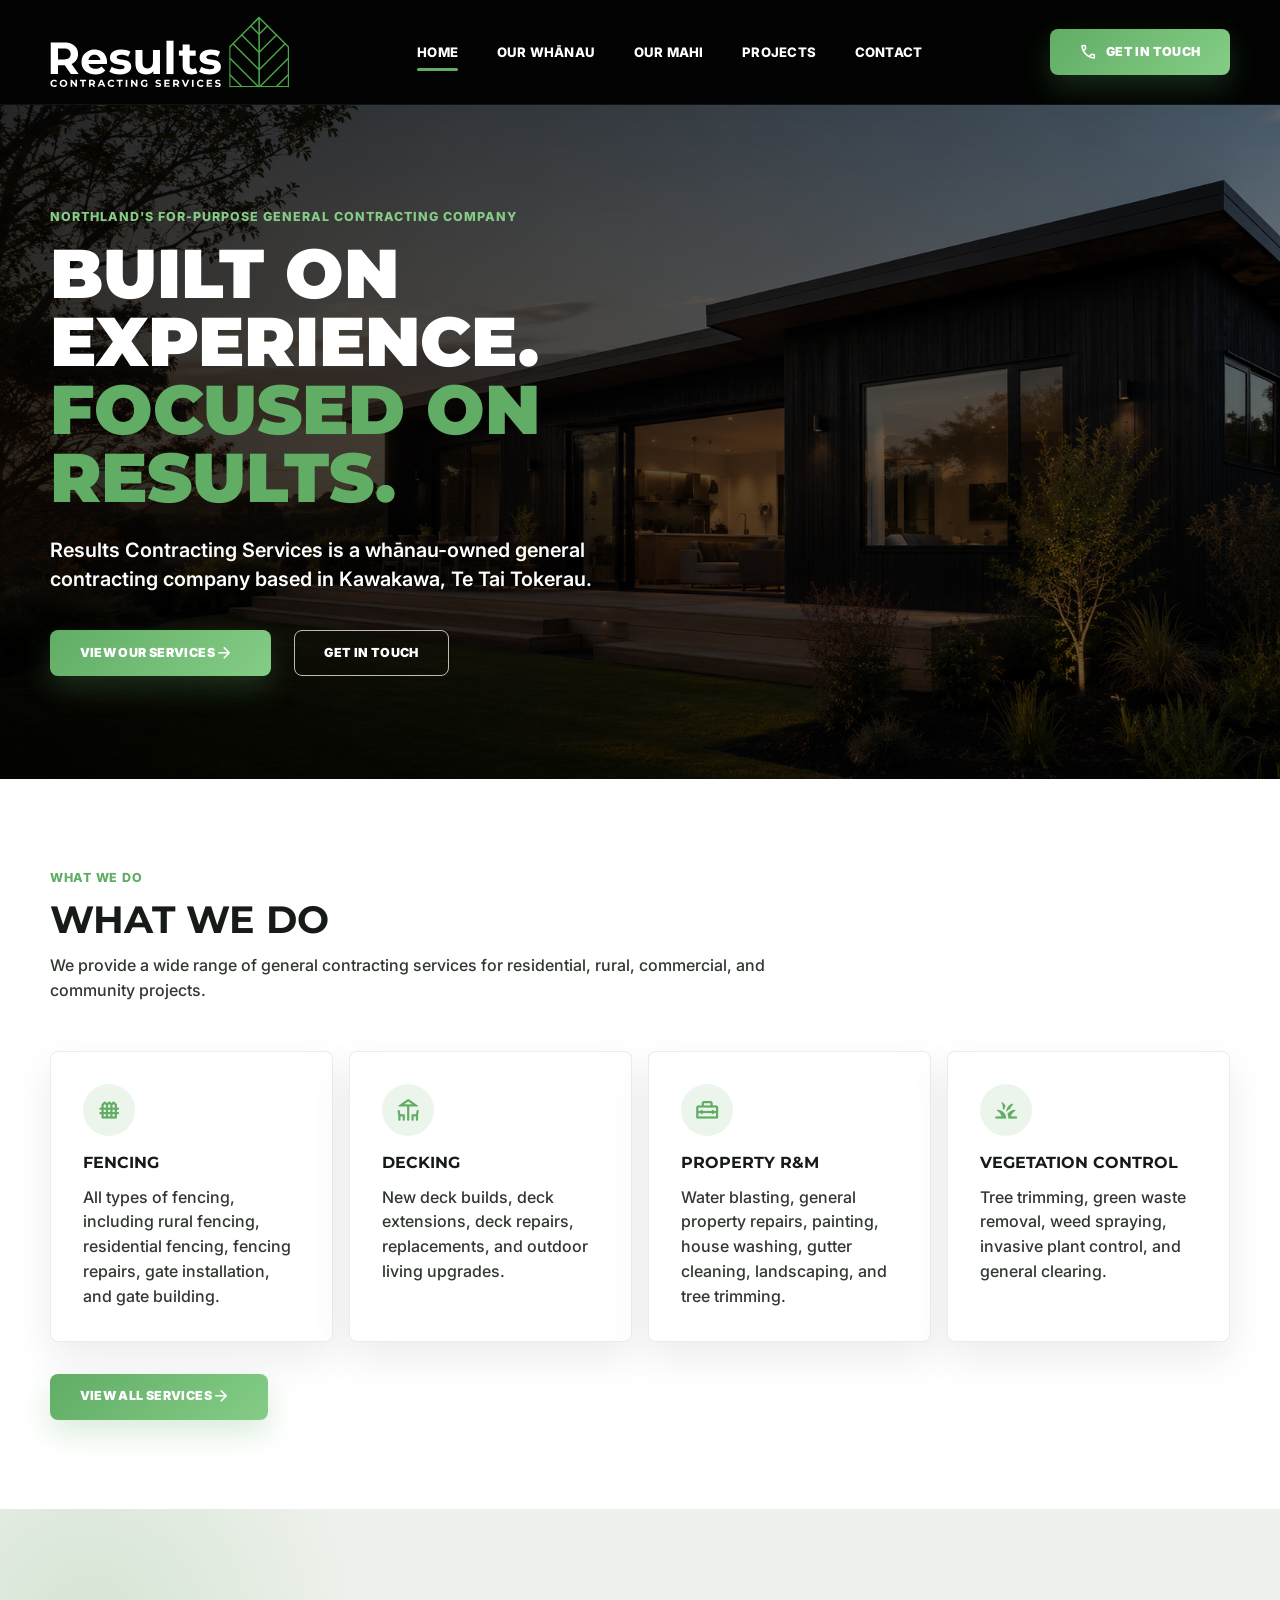
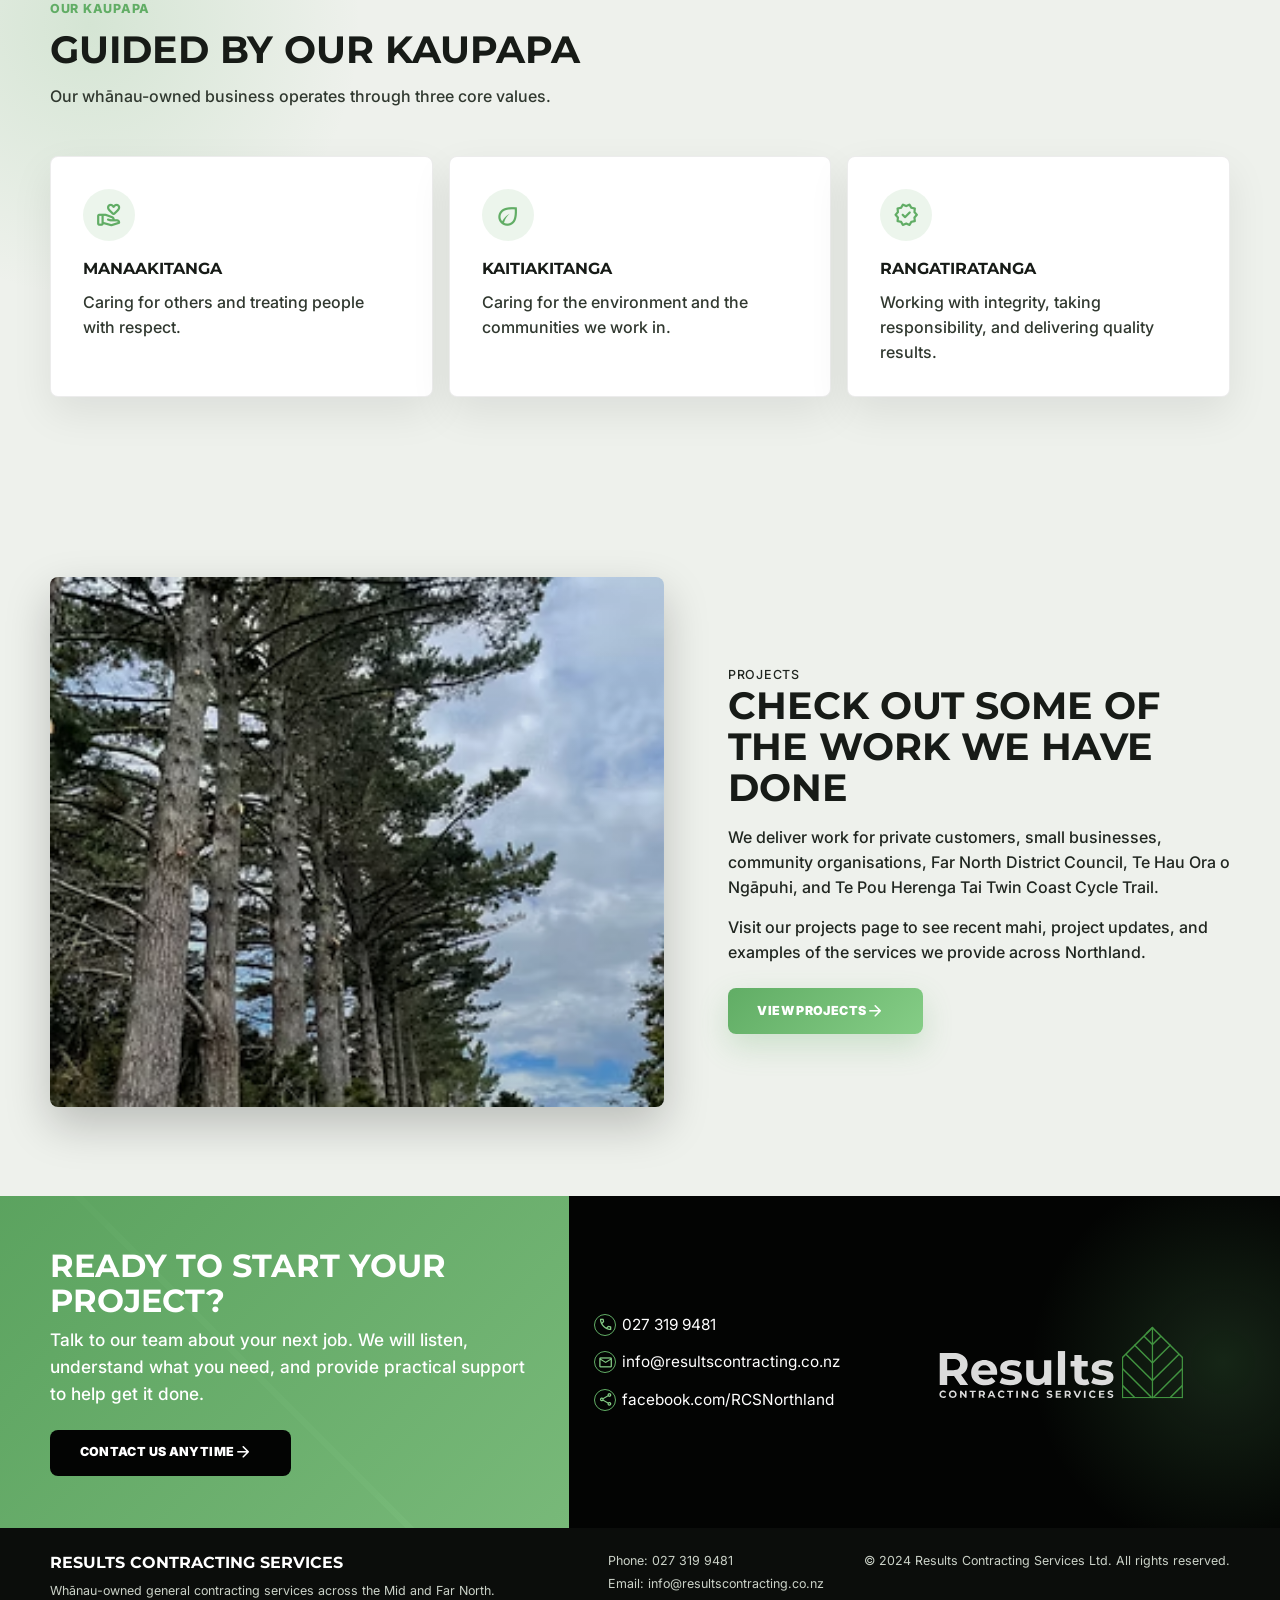
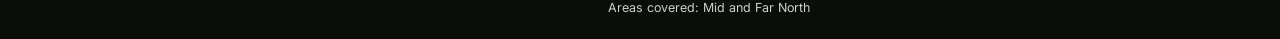
==== commit 9cacd392: "Use SVG logo and favicon" ====
--- a/index.html
+++ b/index.html
@@ -18,6 +18,7 @@
       href="https://fonts.googleapis.com/css2?family=Material+Symbols+Rounded:opsz,wght,FILL,GRAD@20..48,400,0,0&display=swap"
       rel="stylesheet"
     />
+    <link rel="icon" href="assets/images/logo/icon.svg" type="image/svg+xml" />
     <link rel="stylesheet" href="assets/css/styles.css" />
   </head>
   <body>
@@ -29,7 +30,7 @@
           aria-label="Results Contracting Services home"
         >
           <img
-            src="assets/images/results-contracting-services-logo.avif"
+            src="assets/images/logo/logo-light.svg"
             alt="Results Contracting Services"
             width="246"
             height="82"
@@ -79,9 +80,6 @@
           <p class="hero__text">
             Results Contracting Services is a whānau-owned general contracting
             company based in Kawakawa, Te Tai Tokerau.
-            <br />We deliver reliable, high-quality contracting services across
-            the Mid and Far North, supporting private customers, small
-            businesses, local organisations, and community projects.
           </p>
           <div class="hero__actions">
             <a class="btn btn--primary" href="our-mahi.html"
@@ -270,7 +268,7 @@
             </ul>
             <img
               class="cta-band__logo"
-              src="assets/images/results-contracting-services-logo.avif"
+              src="assets/images/logo/logo-light.svg"
               alt="Results Contracting Services"
               width="246"
               height="82"
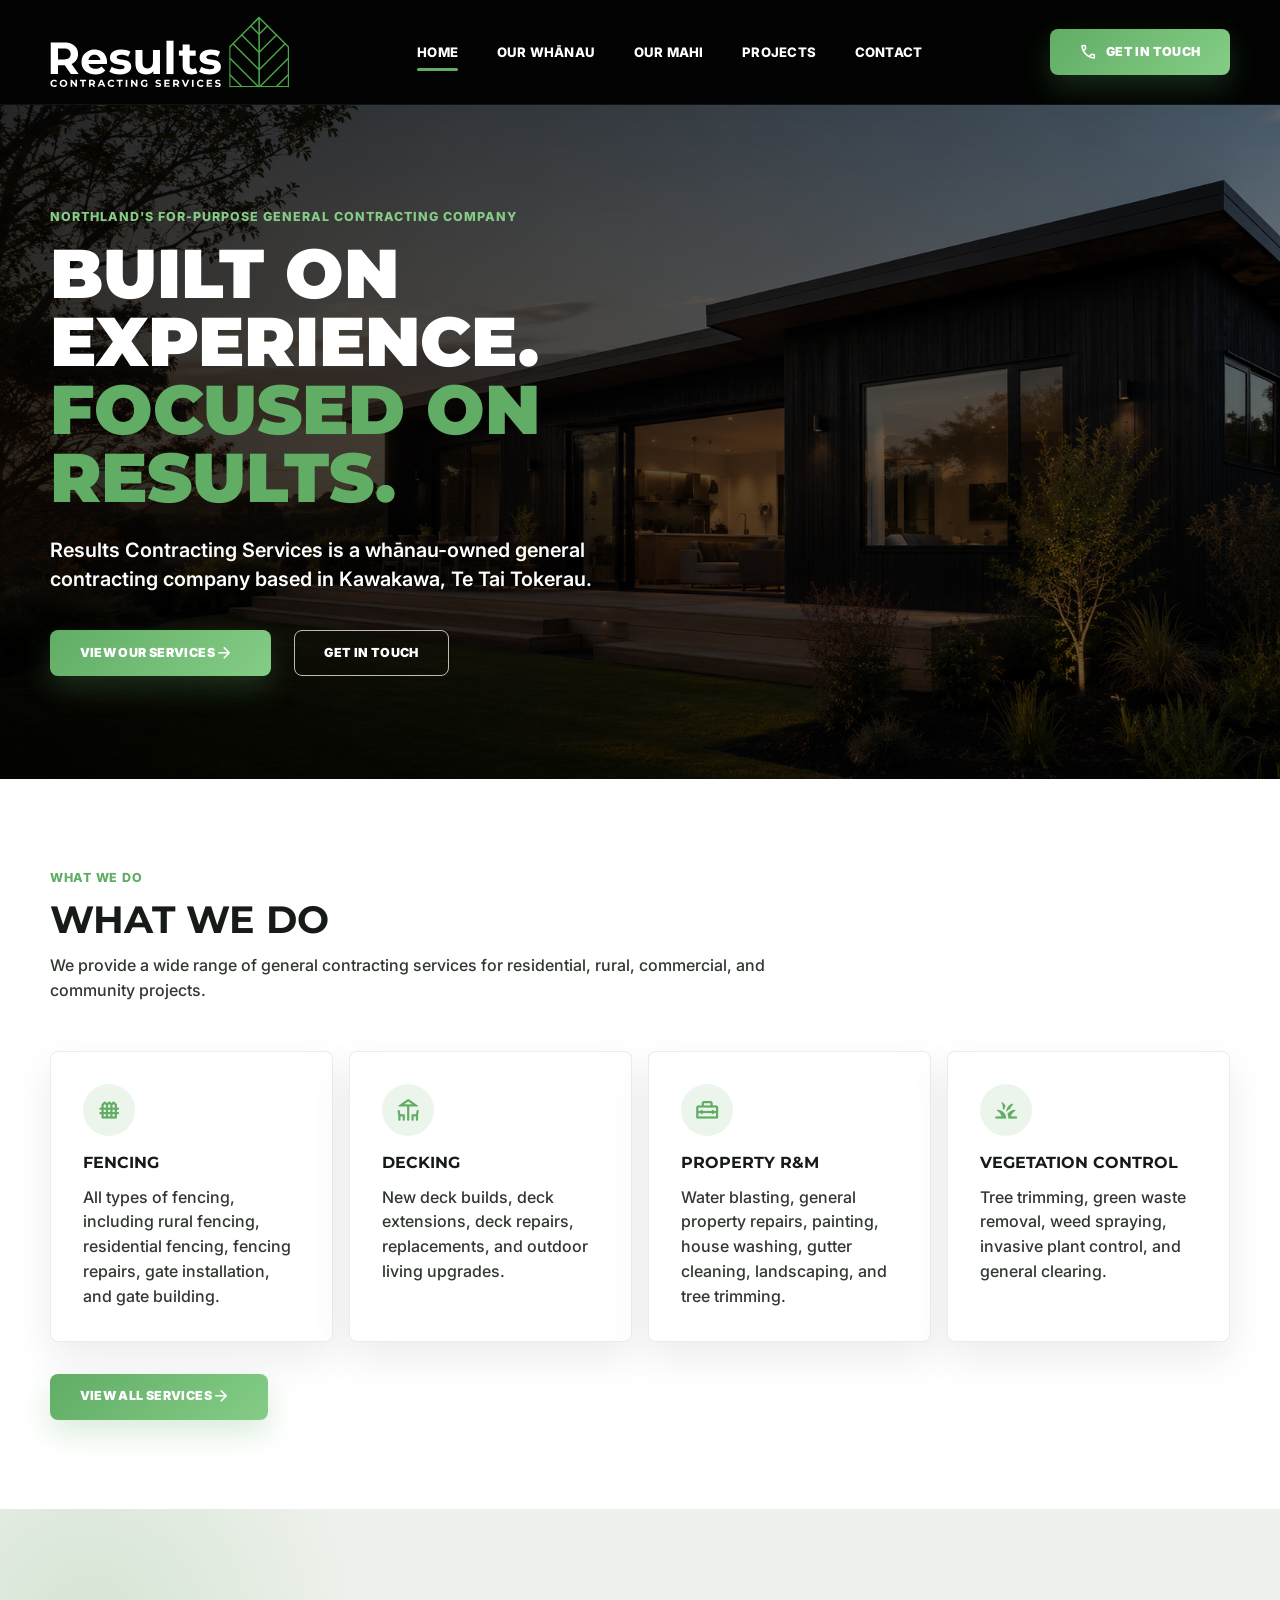
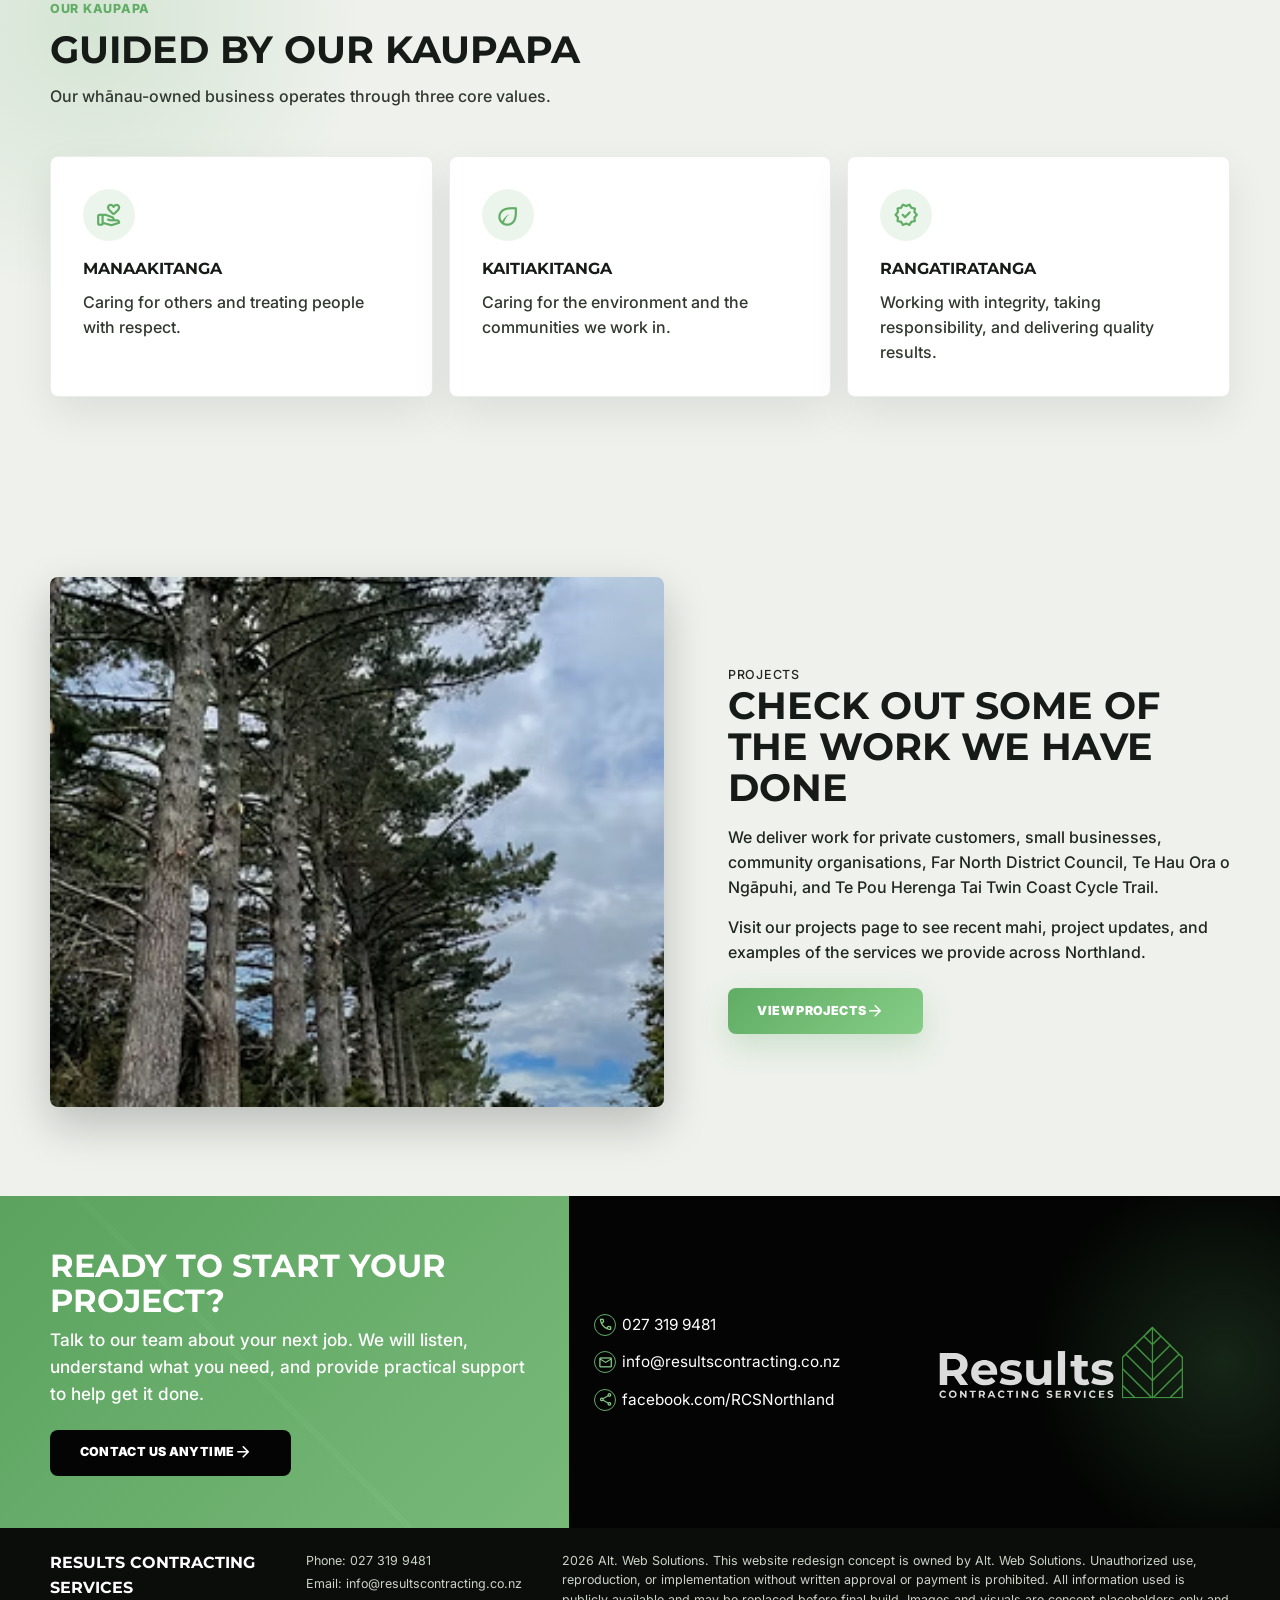
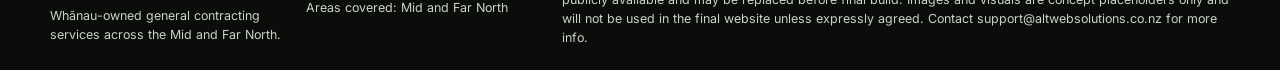
==== commit 508d24f1: "Update footer disclaimer" ====
--- a/index.html
+++ b/index.html
@@ -298,7 +298,13 @@
           <li>Areas covered: Mid and Far North</li>
         </ul>
         <p>
-          &copy; 2024 Results Contracting Services Ltd. All rights reserved.
+          2026 Alt. Web Solutions. This website redesign concept is owned by
+          Alt. Web Solutions. Unauthorized use, reproduction, or implementation
+          without written approval or payment is prohibited. All information
+          used is publicly available and may be replaced before final build.
+          Images and visuals are concept placeholders only and will not be used
+          in the final website unless expressly agreed. Contact
+          support@altwebsolutions.co.nz for more info.
         </p>
       </div>
     </footer>
